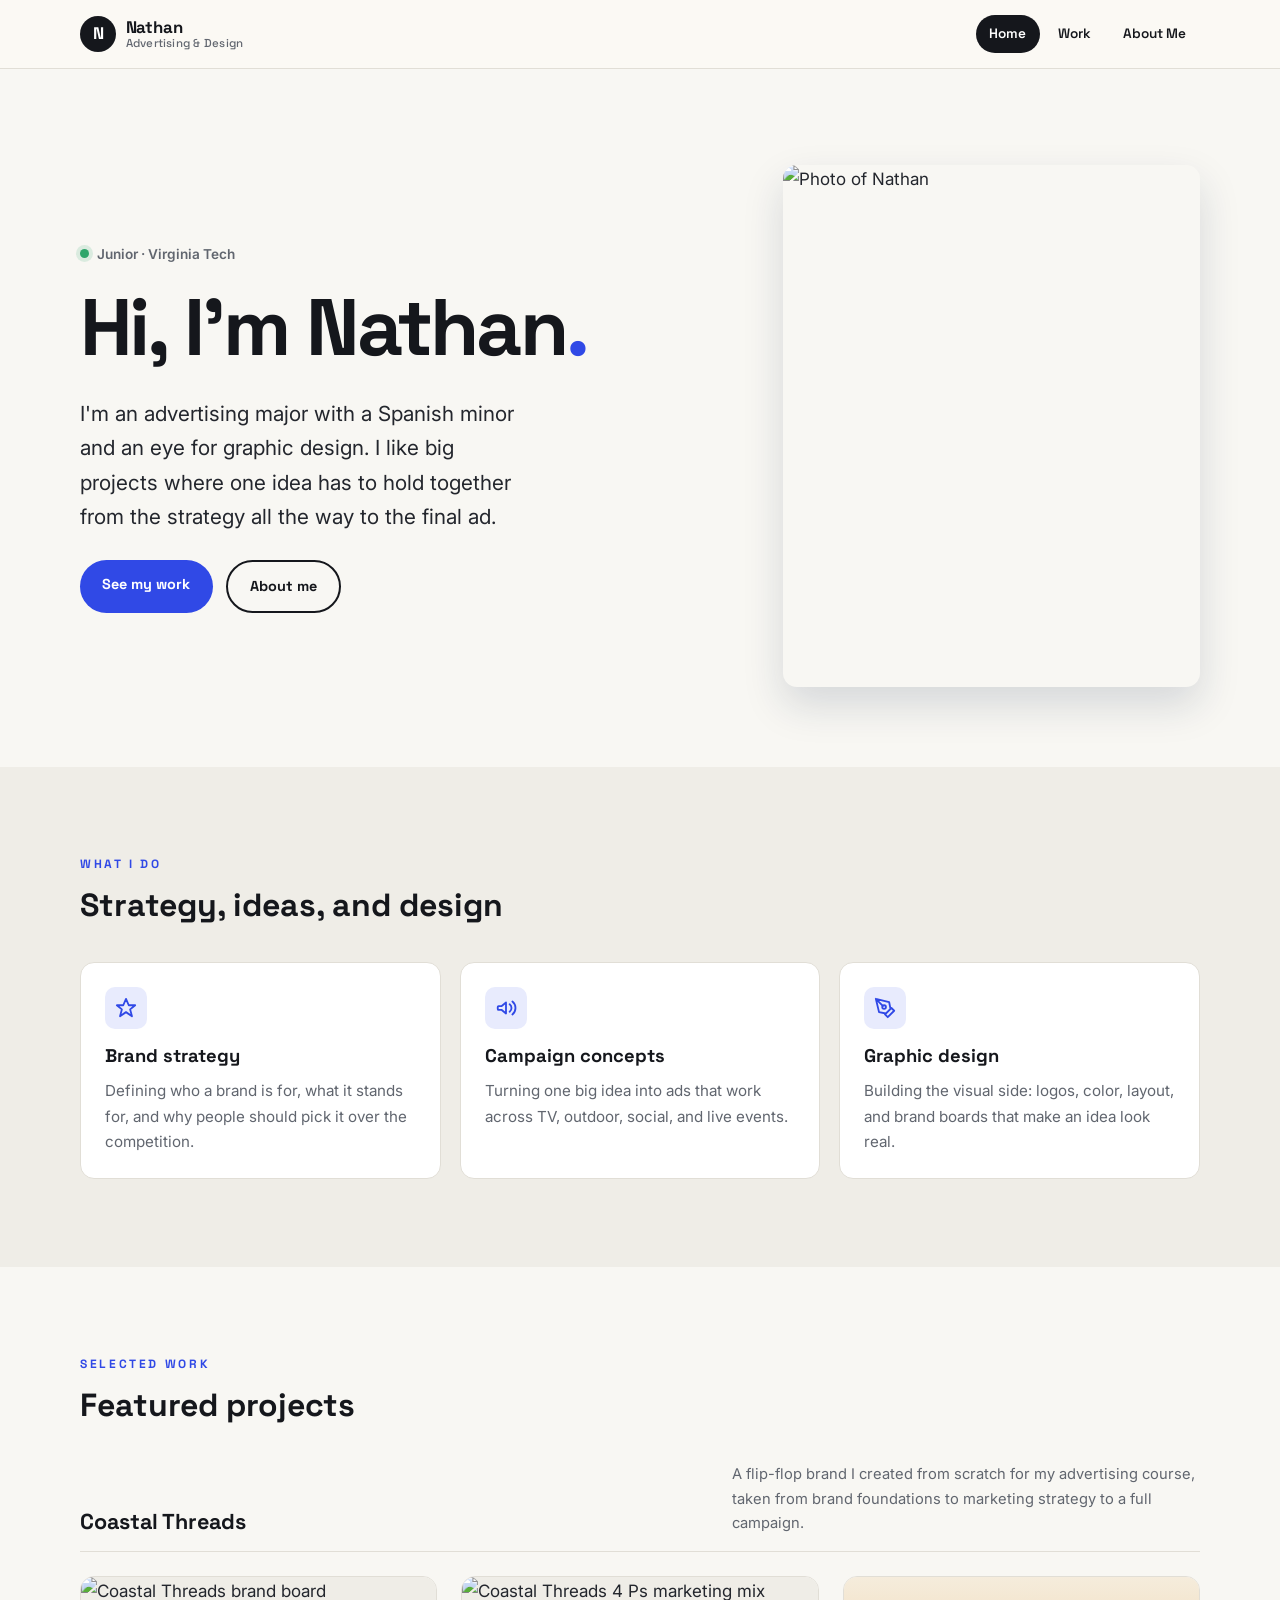
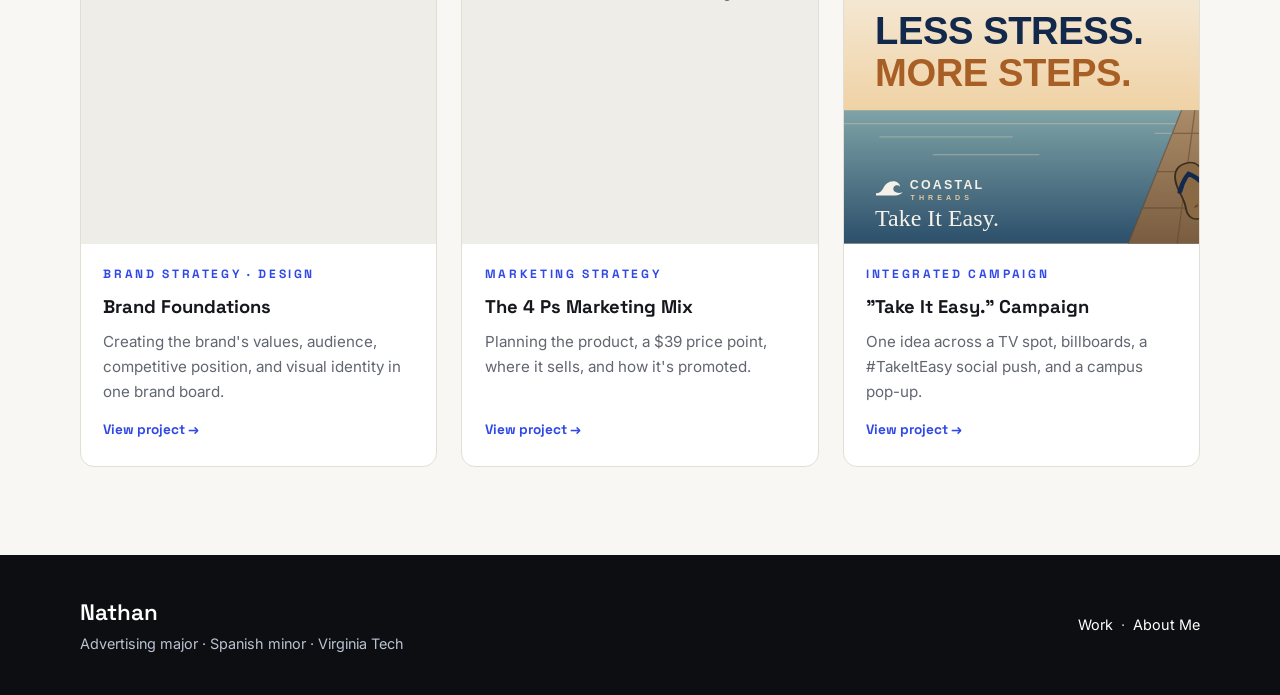
==== index.html @ f5abcb9c "Add files via upload" ====
<!DOCTYPE html>
<html lang="en">
<head>
<meta charset="utf-8">
<meta name="viewport" content="width=device-width, initial-scale=1">
<title>Home | Nathan, Advertising Portfolio</title>
<meta name="description" content="Nathan, an advertising major and Spanish minor at Virginia Tech. Portfolio of brand strategy, campaign and design work.">
<link rel="preconnect" href="https://fonts.googleapis.com">
<link rel="preconnect" href="https://fonts.gstatic.com" crossorigin>
<link href="https://fonts.googleapis.com/css2?family=Inter:wght@400;500;600;700&family=Space+Grotesk:wght@500;600;700&display=swap" rel="stylesheet">
<link rel="stylesheet" href="styles.css">
</head>
<body>
<header class="site-header">
  <nav class="wrap nav" aria-label="Main">
    <a class="brand" href="index.html"><span class="mono">N</span><span class="brand-text">Nathan<small>Advertising &amp; Design</small></span></a>
    <button class="nav-toggle" aria-label="Open menu" aria-expanded="false" aria-controls="nav-links">
      <svg viewBox="0 0 24 24" fill="none" stroke="currentColor" stroke-width="2" stroke-linecap="round"><path d="M4 7h16M4 12h16M4 17h16"/></svg>
    </button>
    <ul class="nav-links" id="nav-links">
<li><a href="index.html" aria-current="page">Home</a></li>
<li><a href="index.html#work">Work</a></li>
<li><a href="about.html">About Me</a></li>
    </ul>
  </nav>
</header>
<main>

<section class="intro">
  <div class="wrap intro-grid">
    <div>
      <span class="avail">Junior &middot; Virginia Tech</span>
      <h1>Hi, I'm Nathan<span class="accent">.</span></h1>
      <p class="lead">I'm an advertising major with a Spanish minor and an eye for graphic design. I like big projects where one idea has to hold together from the strategy all the way to the final ad.</p>
      <div class="btn-row">
        <a class="btn" href="#work">See my work</a>
        <a class="btn ghost" href="about.html">About me</a>
      </div>
    </div>
    <div class="portrait"><img src="images/nathan.jpg" alt="Photo of Nathan"></div>
  </div>
</section>

<section class="section-alt">
  <div class="wrap">
    <div class="section-head">
      <span class="eyebrow">What I do</span>
      <h2>Strategy, ideas, and design</h2>
    </div>
    <div class="skills">
      <div class="skill"><div class="ico"><svg viewBox="0 0 24 24" fill="none" stroke="currentColor" stroke-width="2" stroke-linecap="round" stroke-linejoin="round"><path d="M12 2l3 7h7l-5.5 4.5L18.5 21 12 16.5 5.5 21l2-7.5L2 9h7z"/></svg></div><h3>Brand strategy</h3><p>Defining who a brand is for, what it stands for, and why people should pick it over the competition.</p></div>
      <div class="skill"><div class="ico"><svg viewBox="0 0 24 24" fill="none" stroke="currentColor" stroke-width="2" stroke-linecap="round" stroke-linejoin="round"><path d="M3 11v2a1 1 0 001 1h3l5 4V6L7 10H4a1 1 0 00-1 1zM16 8a5 5 0 010 8M19 5a9 9 0 010 14"/></svg></div><h3>Campaign concepts</h3><p>Turning one big idea into ads that work across TV, outdoor, social, and live events.</p></div>
      <div class="skill"><div class="ico"><svg viewBox="0 0 24 24" fill="none" stroke="currentColor" stroke-width="2" stroke-linecap="round" stroke-linejoin="round"><path d="M12 19l7-7 3 3-7 7-3-3zM18 13l-1.5-7.5L2 2l3.5 14.5L13 18l5-5zM2 2l7.6 7.6"/><circle cx="11" cy="11" r="2"/></svg></div><h3>Graphic design</h3><p>Building the visual side: logos, color, layout, and brand boards that make an idea look real.</p></div>
    </div>
  </div>
</section>

<section id="work">
  <div class="wrap">
    <div class="section-head">
      <span class="eyebrow">Selected work</span>
      <h2>Featured projects</h2>
    </div>
    <div class="project-group">
      <h3>Coastal Threads</h3>
      <p>A flip-flop brand I created from scratch for my advertising course, taken from brand foundations to marketing strategy to a full campaign.</p>
    </div>
    <div class="cards">
      <a class="card" href="lab1.html">
        <div class="card-img"><img src="images/lab1-brand-board.jpg" alt="Coastal Threads brand board" style="object-position:top"></div>
        <div class="card-body"><span class="eyebrow">Brand strategy &middot; Design</span><h3>Brand Foundations</h3>
          <p>Creating the brand's values, audience, competitive position, and visual identity in one brand board.</p>
          <span class="card-link">View project &rarr;</span></div>
      </a>
      <a class="card" href="lab2.html">
        <div class="card-img"><img src="images/lab2-4ps.jpg" alt="Coastal Threads 4 Ps marketing mix" style="object-position:right center"></div>
        <div class="card-body"><span class="eyebrow">Marketing strategy</span><h3>The 4 Ps Marketing Mix</h3>
          <p>Planning the product, a $39 price point, where it sells, and how it's promoted.</p>
          <span class="card-link">View project &rarr;</span></div>
      </a>
      <a class="card" href="lab6.html">
        <div class="card-img"><svg preserveAspectRatio="xMinYMid slice" viewBox="0 0 1200 600" role="img" aria-label="Billboard concept: a pair of Coastal Threads flip-flops on a wooden dock over the water at sunset, with the headline Less Stress. More Steps. and the tagline Take It Easy." xmlns="http://www.w3.org/2000/svg">
  <defs>
    <linearGradient id="sky" x1="0" y1="0" x2="0" y2="1">
      <stop offset="0" stop-color="#f5ecdc"/><stop offset=".55" stop-color="#efcf9f"/><stop offset="1" stop-color="#e2a467"/>
    </linearGradient>
    <linearGradient id="sea" x1="0" y1="0" x2="0" y2="1">
      <stop offset="0" stop-color="#7fa3a6"/><stop offset="1" stop-color="#2c4f6b"/>
    </linearGradient>
    <linearGradient id="dock" x1="0" y1="0" x2="0" y2="1">
      <stop offset="0" stop-color="#a98b68"/><stop offset="1" stop-color="#7a5d40"/>
    </linearGradient>
    <g id="ff">
      <path d="M0-95C32-95 40-62 38-30 36 2 27 22 29 52 31 84 19 100 0 100-19 100-31 84-29 52-27 22-36 2-38-30-40-62-32-95 0-95Z" fill="#8a6a45"/>
      <path d="M0-95C32-95 40-62 38-30 36 2 27 22 29 52 31 84 19 100 0 100-19 100-31 84-29 52-27 22-36 2-38-30-40-62-32-95 0-95Z" fill="none" stroke="#3b2c1d" stroke-width="5"/>
      <path d="M-34-5Q-20-40 0-58Q20-40 34-5" fill="none" stroke="#13294b" stroke-width="13" stroke-linecap="round"/>
      <path d="M-9 62c4-9 10-13 16-11-4 1-6 5-4 9-4-2-8-1-12 2z" fill="#5e4630"/>
    </g>
  </defs>
  <rect width="1200" height="600" fill="url(#sky)"/>
  <circle cx="930" cy="300" r="70" fill="#f7e2b8" opacity=".9"/>
  <rect y="300" width="1200" height="300" fill="url(#sea)"/>
  <path d="M0 330h1200M80 360h300M700 352h420M200 400h240M820 410h260" stroke="#e8d2ad" stroke-width="3" opacity=".35"/>
  <path d="M640 600L760 300h60L980 600Z" fill="url(#dock)"/>
  <path d="M760 300l-120 300M790 300l-40 300M820 300l160 300M705 438h205M672 520h258M740 352h108" stroke="#5f4630" stroke-width="3" opacity=".55"/>
  <g transform="translate(785 480) rotate(-14) scale(.85 .66)"><use href="#ff"/></g>
  <g transform="translate(868 492) rotate(10) scale(.85 .66)"><use href="#ff"/></g>
  <g font-family="Montserrat, Arial, sans-serif" fill="#13294b">
    <text x="70" y="150" font-size="86" font-weight="800" letter-spacing="-1">LESS STRESS.</text>
    <text x="70" y="245" font-size="86" font-weight="800" letter-spacing="-1" fill="#a85f26">MORE STEPS.</text>
  </g>
  <g transform="translate(70 455)">
    <path d="M2 32c8 0 12-4 16-11 5-9 12-16 23-16 9 0 15 6 15 12-4-4-11-4-14 1-3 6 1 12 9 13 4 .5 8-.5 11-2-3 5-10 8-17 8H2z" fill="#f5f1e8"/>
    <text x="78" y="22" font-family="Montserrat, Arial, sans-serif" font-weight="800" font-size="28" letter-spacing="5" fill="#f5f1e8">COASTAL</text>
    <text x="80" y="48" font-family="Montserrat, Arial, sans-serif" font-weight="600" font-size="16" letter-spacing="9" fill="#e3c79d">THREADS</text>
  </g>
  <text x="70" y="560" font-family="Caveat, cursive" font-size="54" fill="#f5f1e8">Take It Easy.</text>
</svg></div>
        <div class="card-body"><span class="eyebrow">Integrated campaign</span><h3>"Take It Easy." Campaign</h3>
          <p>One idea across a TV spot, billboards, a #TakeItEasy social push, and a campus pop-up.</p>
          <span class="card-link">View project &rarr;</span></div>
      </a>
    </div>
  </div>
</section>

</main>
<footer class="site-footer">
  <div class="wrap">
    <div><span class="footer-cta">Nathan</span><br>Advertising major &middot; Spanish minor &middot; Virginia Tech</div>
    <div><a href="index.html#work">Work</a> &nbsp;&middot;&nbsp; <a href="about.html">About Me</a></div>
  </div>
</footer>
<script>
  const t = document.querySelector('.nav-toggle'), l = document.getElementById('nav-links');
  t.addEventListener('click', () => { const o = l.classList.toggle('open'); t.setAttribute('aria-expanded', o); });
</script>
</body>
</html>
---- styles.css ----
/* Coastal Threads portfolio — Nathan */
:root {
  --navy: #15171c;        /* ink: headings */
  --navy-deep: #0d0e11;
  --seaglass: #c4cbe0;
  --sage: #8e95a6;
  --sand: #b9c4ff;        /* light accent on dark */
  --sunset: #3049e6;      /* cobalt accent */
  --cream: #efede7;
  --paper: #f8f7f3;
  --ink: #23262d;
  --muted: #61666f;
  --line: #e1ded6;
  --radius: 14px;
  --max: 1120px;
  --head: "Space Grotesk", "Helvetica Neue", Arial, sans-serif;
  --body: "Inter", "Segoe UI", Arial, sans-serif;
  --script: "Space Grotesk", "Helvetica Neue", Arial, sans-serif;
}

* { box-sizing: border-box; }
html { scroll-behavior: smooth; }
body {
  margin: 0;
  font-family: var(--body);
  font-size: 17px;
  line-height: 1.65;
  color: var(--ink);
  background: var(--paper);
}
img { max-width: 100%; display: block; }
a { color: var(--navy); }
h1, h2, h3, h4 { font-family: var(--head); color: var(--navy); line-height: 1.2; margin: 0 0 .6em; }
h1 { font-size: clamp(2.1rem, 5vw, 3.4rem); font-weight: 800; letter-spacing: -.01em; }
h2 { font-size: clamp(1.5rem, 3vw, 2rem); font-weight: 700; }
h3 { font-size: 1.15rem; font-weight: 700; }
p { margin: 0 0 1em; }

.wrap { width: min(var(--max), 100% - 2.5rem); margin-inline: auto; }

/* ---------- Header / nav ---------- */
.site-header {
  position: sticky; top: 0; z-index: 50;
  background: rgba(251, 249, 244, .94);
  backdrop-filter: blur(8px);
  border-bottom: 1px solid var(--line);
}
.nav { display: flex; align-items: center; justify-content: space-between; height: 68px; }
.brand { display: flex; align-items: center; gap: .6rem; text-decoration: none; color: var(--navy); }
.brand .mono { width: 36px; height: 36px; border-radius: 50%; background: var(--navy); color: #fff; display: grid; place-items: center; font-family: var(--head); font-weight: 700; font-size: 1.05rem; }
.brand-text { font-family: var(--head); font-weight: 700; font-size: 1.05rem; line-height: 1.1; letter-spacing: -.01em; }
.brand-text small { display: block; font-weight: 500; letter-spacing: .02em; font-size: .72rem; color: var(--muted); }
.nav-links { display: flex; gap: .3rem; list-style: none; margin: 0; padding: 0; }
.nav-links a {
  display: block; padding: .5rem .85rem; border-radius: 999px;
  font-family: var(--head); font-weight: 600; font-size: .85rem;
  text-decoration: none; color: var(--navy);
}
.nav-links a:hover { background: var(--cream); }
.nav-links a[aria-current="page"] { background: var(--navy); color: #fff; }
.nav-toggle {
  display: none; background: none; border: 0; padding: .5rem; cursor: pointer; color: var(--navy);
}
.nav-toggle svg { width: 28px; height: 28px; }

@media (max-width: 820px) {
  .nav-toggle { display: block; }
  .nav-links {
    display: none; position: absolute; top: 68px; left: 0; right: 0;
    flex-direction: column; gap: 0; padding: .5rem 1.25rem 1rem;
    background: var(--paper); border-bottom: 1px solid var(--line);
  }
  .nav-links.open { display: flex; }
  .nav-links a { padding: .85rem .5rem; border-radius: 8px; font-size: 1rem; }
}

/* ---------- Hero ---------- */
.hero {
  position: relative; color: #fff; overflow: hidden;
  min-height: min(78vh, 680px); display: flex; align-items: flex-end;
}
.hero-bg { position: absolute; inset: 0; width: 100%; height: 100%; object-fit: cover; object-position: 70% 60%; }
.hero::after {
  content: ""; position: absolute; inset: 0;
  background: linear-gradient(90deg, rgba(12,28,53,.78) 0%, rgba(12,28,53,.45) 50%, rgba(12,28,53,0) 80%), linear-gradient(180deg, rgba(12,28,53,0) 50%, rgba(12,28,53,.6) 100%);
}
.hero .wrap { position: relative; z-index: 1; padding: 6rem 0 3.5rem; }
.hero h1 { color: #fff; max-width: 15ch; }
.hero .script { font-family: var(--script); font-size: 1.9rem; color: var(--sand); margin-bottom: .2rem; }
.hero p.lead { font-size: 1.15rem; max-width: 52ch; color: #eef1f4; }

.eyebrow {
  font-family: var(--head); font-weight: 700; font-size: .75rem; letter-spacing: .22em;
  text-transform: uppercase; color: var(--sunset); margin-bottom: .7rem; display: block;
}
.hero .eyebrow { color: var(--sand); }

.btn {
  display: inline-block; padding: .8rem 1.4rem; border-radius: 999px;
  font-family: var(--head); font-weight: 700; font-size: .9rem; text-decoration: none;
  background: var(--sunset); color: #fff; transition: transform .15s, background .15s;
}
.btn:hover { background: #2238c4; transform: translateY(-1px); }
.btn.ghost { background: transparent; border: 2px solid rgba(255,255,255,.7); color: #fff; }
.btn.ghost:hover { background: rgba(255,255,255,.12); }
.btn-row { display: flex; flex-wrap: wrap; gap: .8rem; margin-top: 1.6rem; }

/* ---------- Sections ---------- */
section { padding: clamp(3rem, 7vw, 5.5rem) 0; }
.section-alt { background: var(--cream); }
.section-head { max-width: 680px; margin-bottom: 2.4rem; }
.section-head p { color: var(--muted); }

/* Project cards */
.cards { display: grid; grid-template-columns: repeat(3, 1fr); gap: 1.5rem; }
@media (max-width: 900px) { .cards { grid-template-columns: 1fr; max-width: 560px; } }
.card {
  background: #fff; border-radius: var(--radius); overflow: hidden;
  border: 1px solid var(--line); text-decoration: none; color: inherit;
  display: flex; flex-direction: column; transition: transform .2s, box-shadow .2s;
}
.card:hover { transform: translateY(-4px); box-shadow: 0 14px 30px rgba(19,41,75,.12); }
.card-img { aspect-ratio: 4 / 3; overflow: hidden; background: var(--cream); }
.card-img img, .card-img svg { width: 100%; height: 100%; object-fit: cover; }
.card-body { padding: 1.3rem 1.4rem 1.5rem; display: flex; flex-direction: column; flex: 1; }
.card-body p { color: var(--muted); font-size: .95rem; }
.card-link { margin-top: auto; font-family: var(--head); font-weight: 700; font-size: .85rem; color: var(--sunset); }

/* Journey strip */
.journey { display: grid; grid-template-columns: repeat(3, 1fr); gap: 1rem; counter-reset: step; }
@media (max-width: 760px) { .journey { grid-template-columns: 1fr; } }
.journey div { border-top: 3px solid var(--seaglass); padding-top: 1rem; }
.journey div:nth-child(2) { border-color: var(--sage); }
.journey div:nth-child(3) { border-color: var(--sunset); }
.journey p { color: var(--muted); font-size: .95rem; margin: 0; }

/* Split layout */
.split { display: grid; grid-template-columns: 1fr 1.1fr; gap: clamp(2rem, 5vw, 4rem); align-items: center; }
@media (max-width: 820px) { .split { grid-template-columns: 1fr; } }
.portrait { border-radius: var(--radius); overflow: hidden; aspect-ratio: 4 / 5; box-shadow: 0 18px 40px rgba(19,41,75,.15); }
.portrait img { width: 100%; height: 100%; object-fit: cover; object-position: center 30%; }

/* ---------- Project pages ---------- */
.page-hero { background: var(--navy); color: #fff; padding: clamp(3rem, 7vw, 5rem) 0 clamp(2.5rem, 5vw, 3.5rem); position: relative; overflow: hidden; }
.page-hero h1 { color: #fff; max-width: 20ch; }
.page-hero p { color: #d7dee7; max-width: 60ch; font-size: 1.1rem; margin: 0; }
.page-hero .eyebrow { color: var(--sand); }
.page-hero .wave-deco { position: absolute; right: -40px; bottom: -10px; width: 380px; opacity: .12; }

.meta { display: flex; flex-wrap: wrap; gap: .5rem; margin-top: 1.4rem; }
.tag {
  font-family: var(--head); font-size: .72rem; font-weight: 700; letter-spacing: .08em; text-transform: uppercase;
  padding: .35rem .75rem; border-radius: 999px; background: rgba(255,255,255,.1); color: var(--sand);
}

.figure { margin: 0; }
.figure a { display: block; border-radius: var(--radius); overflow: hidden; box-shadow: 0 16px 40px rgba(19,41,75,.14); background: #fff; }
.figure img { width: 100%; }
.figure figcaption { font-size: .85rem; color: var(--muted); margin-top: .7rem; text-align: center; }
.figure-grid { display: grid; grid-template-columns: 1fr 1fr; gap: 1.5rem; align-items: start; }
@media (max-width: 760px) { .figure-grid { grid-template-columns: 1fr; } }

.content { max-width: 760px; }
.block { margin-bottom: 2.6rem; }
.block h2 { display: flex; align-items: center; gap: .7rem; }
.block h2 .num {
  flex: none; width: 2.1rem; height: 2.1rem; border-radius: 50%; display: grid; place-items: center;
  background: var(--sand); color: var(--navy); font-size: .95rem;
}

.steps { list-style: none; padding: 0; margin: 0 0 1.2rem; counter-reset: s; }
.steps li { counter-increment: s; position: relative; padding: 0 0 1rem 2.6rem; }
.steps li::before {
  content: counter(s); position: absolute; left: 0; top: .1rem; width: 1.7rem; height: 1.7rem; border-radius: 50%;
  border: 2px solid var(--seaglass); color: var(--navy); font-family: var(--head); font-weight: 700; font-size: .8rem;
  display: grid; place-items: center;
}

.panel-row { display: grid; grid-template-columns: 1fr 1fr; gap: 1rem; margin-top: 1rem; }
@media (max-width: 640px) { .panel-row { grid-template-columns: 1fr; } }
.panel { background: #fff; border: 1px solid var(--line); border-radius: var(--radius); padding: 1.2rem 1.3rem; }
.panel h3 { font-size: .95rem; letter-spacing: .04em; }
.panel p { font-size: .96rem; margin: 0; }
.panel.challenge { border-top: 4px solid var(--sunset); }
.panel.solution { border-top: 4px solid var(--sage); }
.panel.learned { border-top: 4px solid var(--seaglass); }
.panel.improve { border-top: 4px solid var(--navy); }

.facts { display: grid; grid-template-columns: repeat(auto-fit, minmax(200px, 1fr)); gap: 1rem; margin: 1.2rem 0 0; }
.fact { background: #fff; border: 1px solid var(--line); border-radius: 12px; padding: 1rem 1.1rem; }
.fact strong { display: block; font-family: var(--head); font-size: .75rem; letter-spacing: .14em; text-transform: uppercase; color: var(--sunset); margin-bottom: .25rem; }
.fact span { font-size: .95rem; }

.touchpoints { display: grid; grid-template-columns: repeat(2, 1fr); gap: 1rem; margin-top: 1.2rem; }
@media (max-width: 640px) { .touchpoints { grid-template-columns: 1fr; } }
.touch { background: #fff; border: 1px solid var(--line); border-radius: var(--radius); padding: 1.2rem 1.3rem; }
.touch .eyebrow { margin-bottom: .3rem; }
.touch h3 { margin-bottom: .4rem; }
.touch p { font-size: .95rem; margin: 0; color: var(--muted); }

blockquote.pull {
  margin: 1.5rem 0; padding: 1rem 1.4rem; border-left: 4px solid var(--sunset);
  font-family: var(--head); font-weight: 600; font-size: 1.45rem; color: var(--navy); line-height: 1.3; background: var(--cream); border-radius: 0 12px 12px 0;
}

.pager { display: flex; justify-content: space-between; gap: 1rem; border-top: 1px solid var(--line); padding-top: 1.6rem; margin-top: 1rem; flex-wrap: wrap; }
.pager a { text-decoration: none; font-family: var(--head); font-weight: 700; color: var(--navy); }
.pager a span { display: block; font-size: .72rem; letter-spacing: .16em; text-transform: uppercase; color: var(--muted); font-weight: 600; }
.pager .next { text-align: right; margin-left: auto; }

/* About */
.chips { display: flex; flex-wrap: wrap; gap: .5rem; margin: .5rem 0 1.4rem; padding: 0; list-style: none; }
.chips li { background: #fff; border: 1px solid var(--line); border-radius: 999px; padding: .35rem .9rem; font-size: .9rem; font-weight: 600; color: var(--navy); }
.goal-list { list-style: none; padding: 0; margin: 0; display: grid; gap: .9rem; }
.goal-list li { background: #fff; border-radius: 12px; padding: 1rem 1.2rem; border: 1px solid var(--line); }
.goal-list strong { font-family: var(--head); color: var(--navy); display: block; font-size: .95rem; }

/* Footer */
.site-footer { background: var(--navy-deep); color: #b9c4d2; padding: 2.5rem 0; font-size: .9rem; }
.site-footer .wrap { display: flex; justify-content: space-between; align-items: center; gap: 1rem; flex-wrap: wrap; }
.site-footer .script { font-family: var(--script); font-size: 1.5rem; color: var(--sand); }
.site-footer a { color: #fff; text-decoration: none; }

/* ---------- Personal intro ---------- */
.intro { padding: clamp(3rem, 8vw, 6rem) 0 clamp(3rem, 7vw, 5rem); }
.intro-grid { display: grid; grid-template-columns: 1.35fr .9fr; gap: clamp(2rem, 6vw, 5rem); align-items: center; }
@media (max-width: 820px) { .intro-grid { grid-template-columns: 1fr; } .intro-grid .portrait { max-width: 340px; order: -1; } }
.intro h1 { font-size: clamp(2.6rem, 7vw, 5rem); font-weight: 700; letter-spacing: -.035em; line-height: 1.02; margin-bottom: .35em; }
.intro h1 .accent { color: var(--sunset); }
.intro .lead { font-size: clamp(1.1rem, 2vw, 1.3rem); color: var(--ink); max-width: 34ch; }
.intro .btn.ghost { border-color: var(--navy); color: var(--navy); }
.intro .btn.ghost:hover { background: var(--navy); color: #fff; }
.avail { display: inline-flex; align-items: center; gap: .5rem; font-size: .85rem; font-weight: 600; color: var(--muted); margin-bottom: 1.4rem; }
.avail::before { content: ""; width: 9px; height: 9px; border-radius: 50%; background: #2fa66b; box-shadow: 0 0 0 4px rgba(47,166,107,.15); }

.skills { display: grid; grid-template-columns: repeat(3, 1fr); gap: 1.2rem; }
@media (max-width: 760px) { .skills { grid-template-columns: 1fr; } }
.skill { background: #fff; border: 1px solid var(--line); border-radius: var(--radius); padding: 1.5rem; }
.skill .ico { width: 42px; height: 42px; border-radius: 10px; background: #e8ebfd; color: var(--sunset); display: grid; place-items: center; margin-bottom: 1rem; }
.skill .ico svg { width: 22px; height: 22px; }
.skill p { color: var(--muted); font-size: .95rem; margin: 0; }

.project-group { display: flex; justify-content: space-between; align-items: end; gap: 1rem; flex-wrap: wrap; border-bottom: 1px solid var(--line); padding-bottom: 1rem; margin-bottom: 1.5rem; }
.project-group h3 { margin: 0; font-size: 1.35rem; }
.project-group p { margin: 0; color: var(--muted); font-size: .92rem; max-width: 52ch; }

.crumbs { font-size: .82rem; color: #aab1c0; margin-bottom: 1rem; }
.crumbs a { color: #fff; text-decoration: none; }
.crumbs a:hover { text-decoration: underline; }
.footer-cta { font-family: var(--head); font-size: 1.4rem; font-weight: 600; color: #fff; }
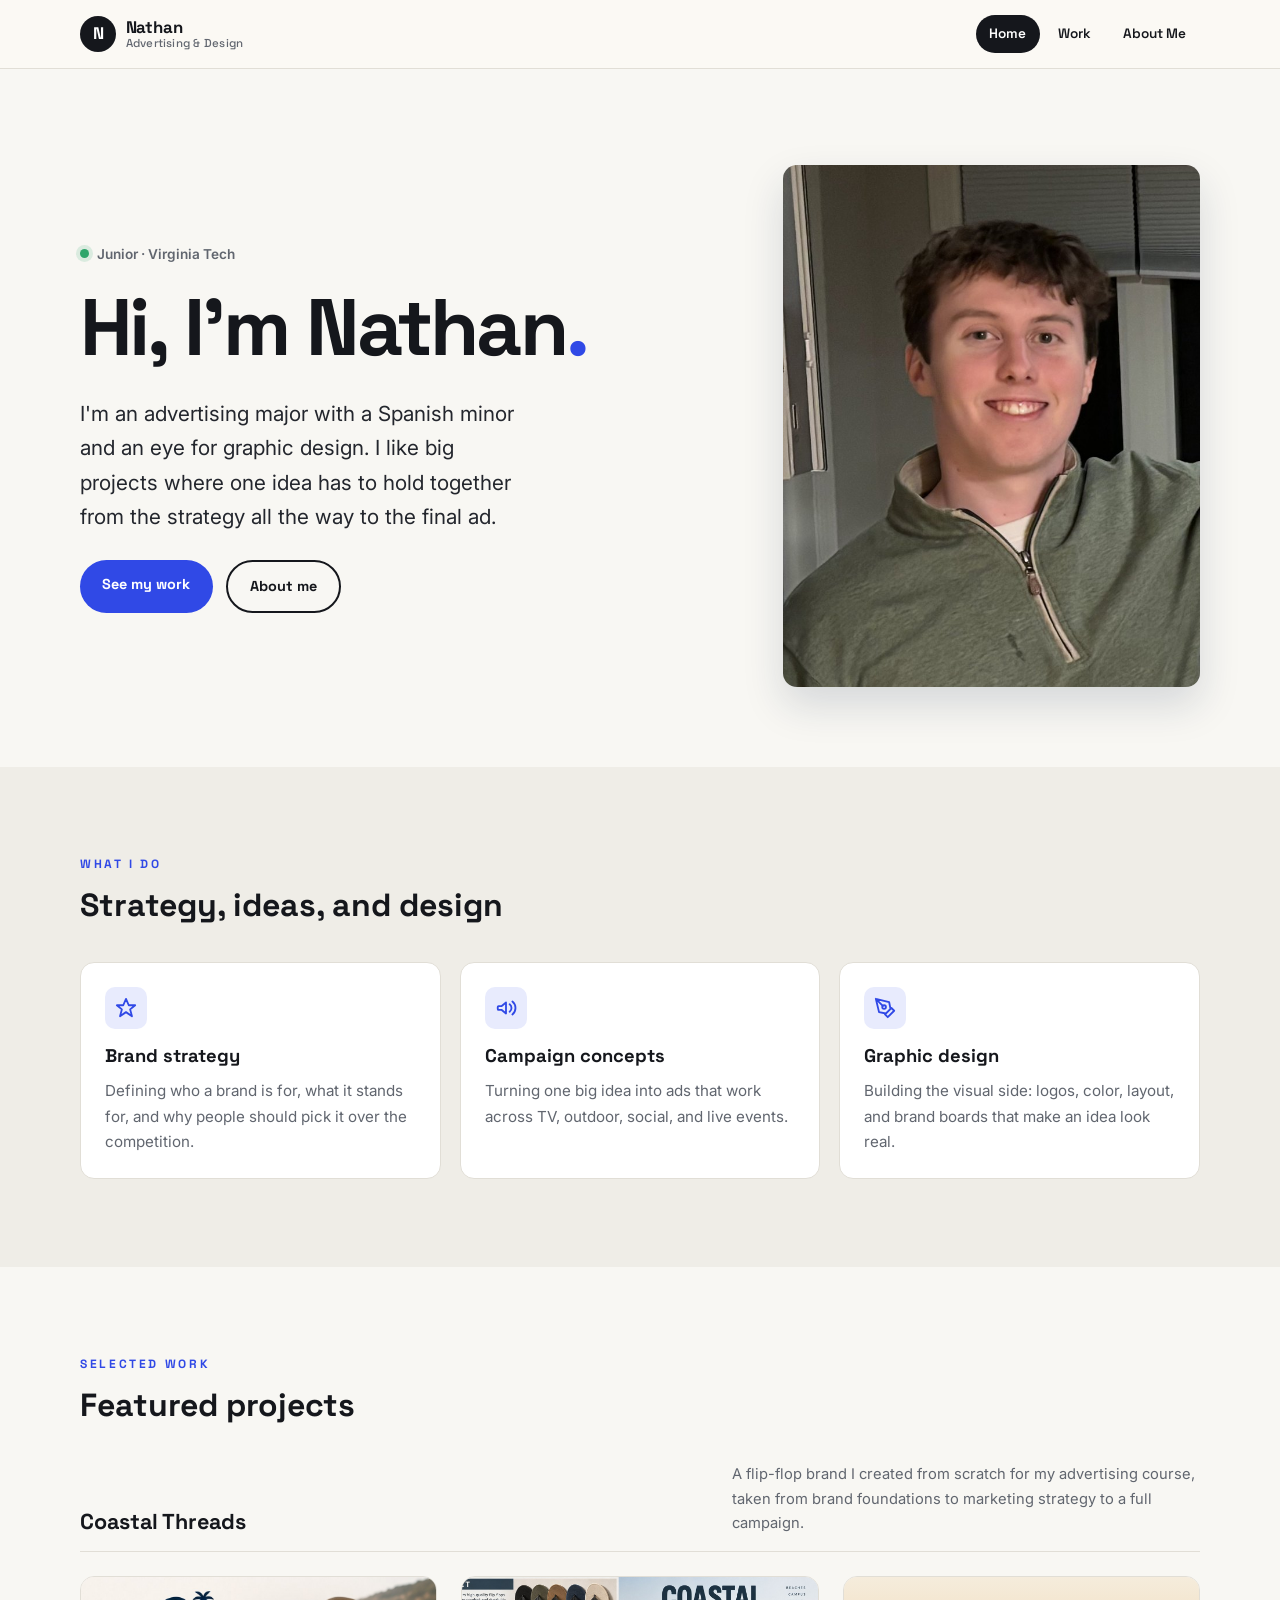
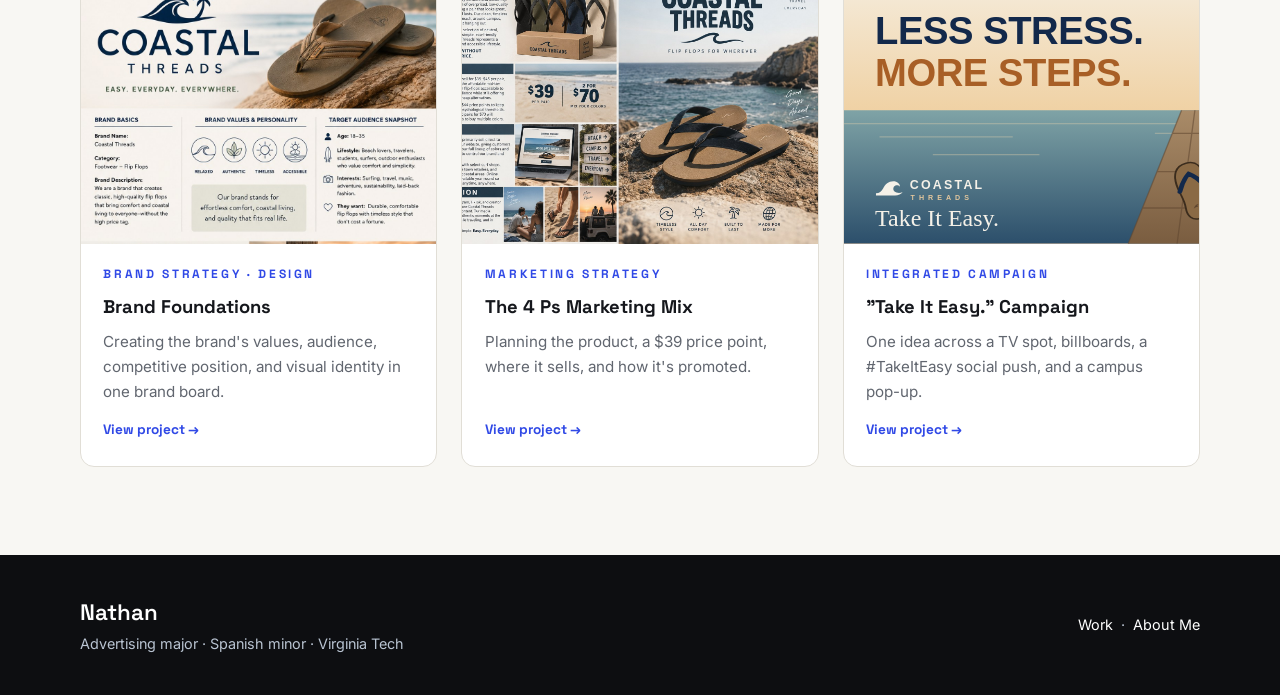
==== commit 4422adc1: "Add files via upload" ====
--- a/index.html
+++ b/index.html
@@ -37,7 +37,7 @@
         <a class="btn ghost" href="about.html">About me</a>
       </div>
     </div>
-    <div class="portrait"><img src="images/nathan.jpg" alt="Photo of Nathan"></div>
+    <div class="portrait"><img src="./nathan.jpg" alt="Photo of Nathan"></div>
   </div>
 </section>
 
@@ -67,13 +67,13 @@
     </div>
     <div class="cards">
       <a class="card" href="lab1.html">
-        <div class="card-img"><img src="images/lab1-brand-board.jpg" alt="Coastal Threads brand board" style="object-position:top"></div>
+        <div class="card-img"><img src="./lab1-brand-board.jpg" alt="Coastal Threads brand board" style="object-position:top"></div>
         <div class="card-body"><span class="eyebrow">Brand strategy &middot; Design</span><h3>Brand Foundations</h3>
           <p>Creating the brand's values, audience, competitive position, and visual identity in one brand board.</p>
           <span class="card-link">View project &rarr;</span></div>
       </a>
       <a class="card" href="lab2.html">
-        <div class="card-img"><img src="images/lab2-4ps.jpg" alt="Coastal Threads 4 Ps marketing mix" style="object-position:right center"></div>
+        <div class="card-img"><img src="./lab2-4ps.jpg" alt="Coastal Threads 4 Ps marketing mix" style="object-position:right center"></div>
         <div class="card-body"><span class="eyebrow">Marketing strategy</span><h3>The 4 Ps Marketing Mix</h3>
           <p>Planning the product, a $39 price point, where it sells, and how it's promoted.</p>
           <span class="card-link">View project &rarr;</span></div>
